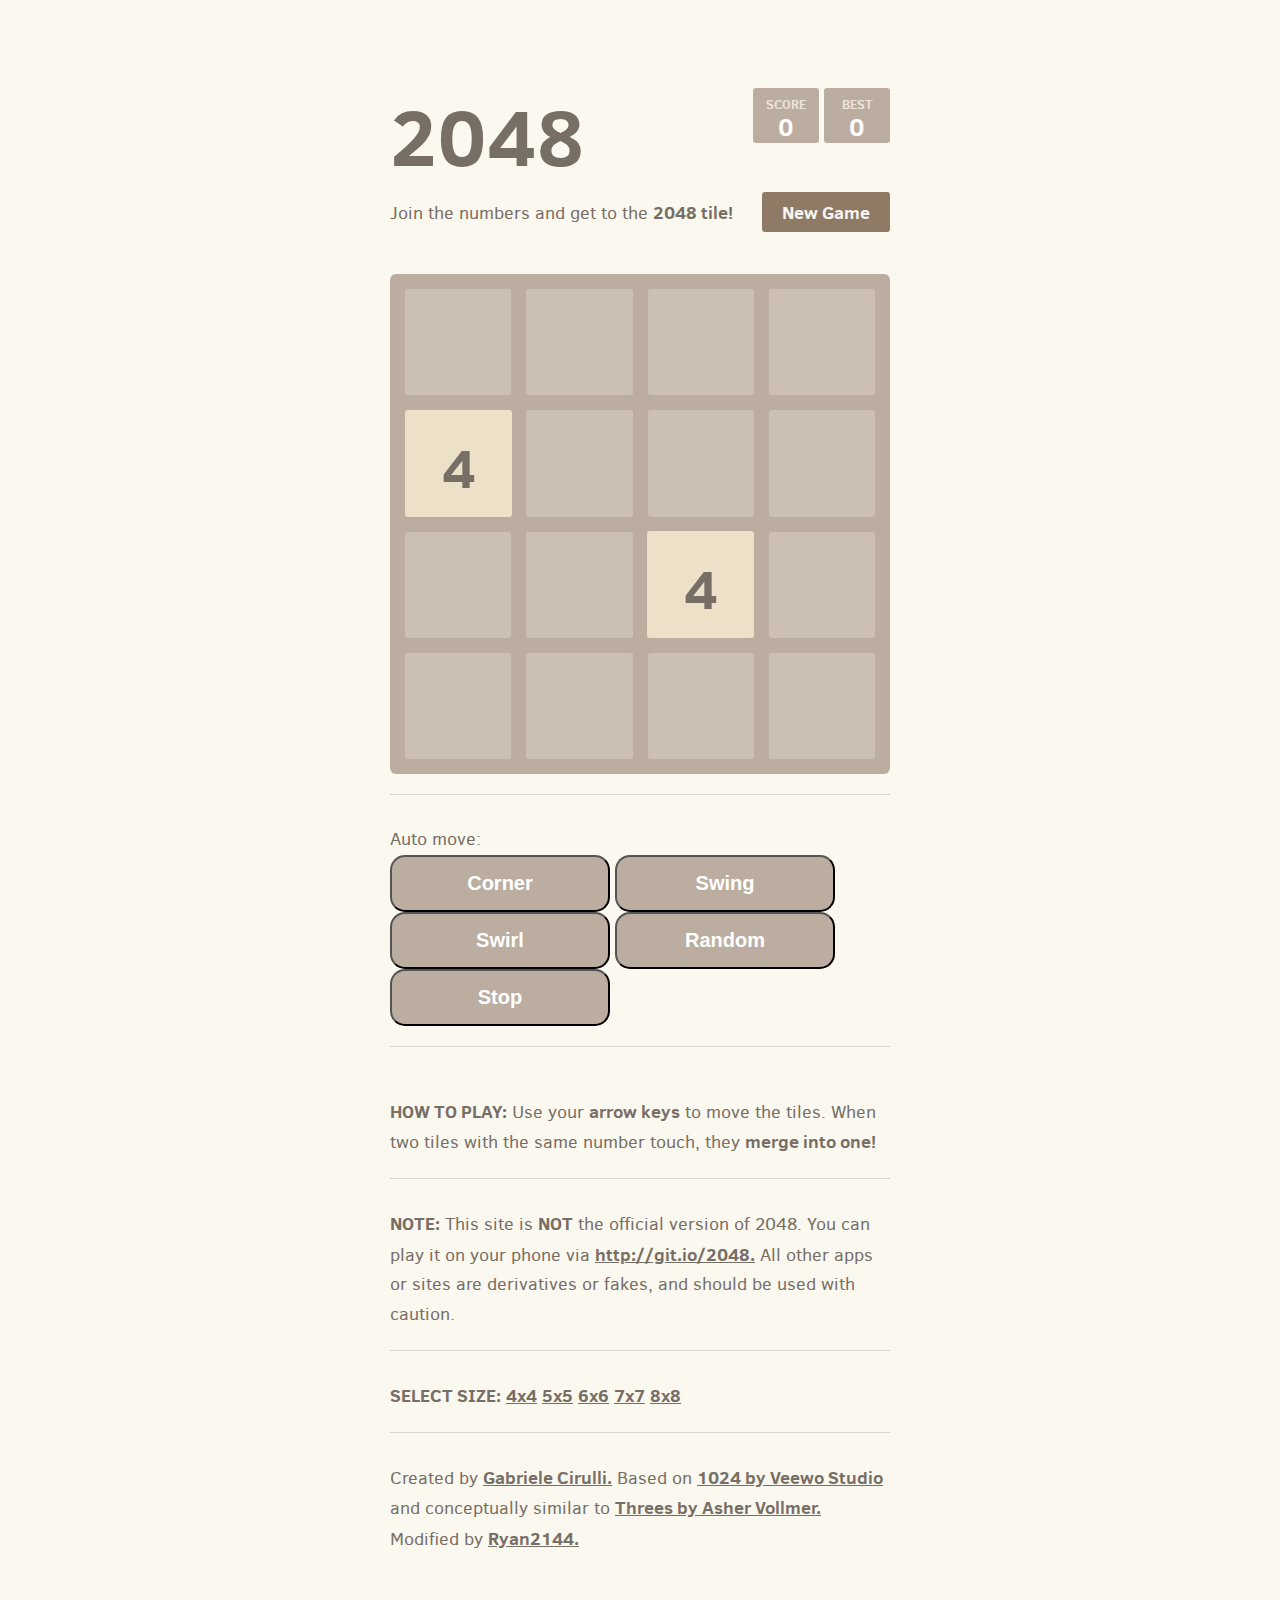
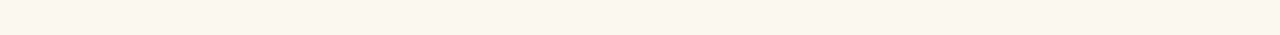
==== index.html @ d51a0777 "Normal mode" ====
<!DOCTYPE html>
<html>
<head>
  <meta charset="utf-8">
  <title>2048</title>

  <link href="style/main.css" rel="stylesheet" type="text/css">
  <link rel="shortcut icon" href="favicon.ico">
  <link rel="apple-touch-icon" href="meta/apple-touch-icon.png">
  <meta name="apple-mobile-web-app-capable" content="yes">
  <meta name="apple-mobile-web-app-status-bar-style" content="black">

  <meta name="HandheldFriendly" content="True">
  <meta name="MobileOptimized" content="320">
  <meta name="viewport" content="width=device-width, target-densitydpi=160dpi, initial-scale=1.0, maximum-scale=1, user-scalable=no, minimal-ui">
</head>
<body>
  <div class="container">
    <div class="heading">
      <h1 class="title">2048</h1>
      <div class="scores-container">
        <div class="score-container">0</div>
        <div class="best-container">0</div>
      </div>
    </div>

    <div class="above-game">
      <p class="game-intro">Join the numbers and get to the <strong>2048 tile!</strong></p>
      <a class="restart-button">New Game</a>
    </div>

    <div class="game-container">
      <div class="game-message">
        <p></p>
        <div class="lower">
	        <a class="keep-playing-button">Keep going</a>
          <a class="retry-button">Try again</a>
        </div>
      </div>

      <div class="grid-container">
        <div class="grid-row">
          <div class="grid-cell"></div>
          <div class="grid-cell"></div>
          <div class="grid-cell"></div>
          <div class="grid-cell"></div>
        </div>
        <div class="grid-row">
          <div class="grid-cell"></div>
          <div class="grid-cell"></div>
          <div class="grid-cell"></div>
          <div class="grid-cell"></div>
        </div>
        <div class="grid-row">
          <div class="grid-cell"></div>
          <div class="grid-cell"></div>
          <div class="grid-cell"></div>
          <div class="grid-cell"></div>
        </div>
        <div class="grid-row">
          <div class="grid-cell"></div>
          <div class="grid-cell"></div>
          <div class="grid-cell"></div>
          <div class="grid-cell"></div>
        </div>
      </div>

      <div class="tile-container">

      </div>
    </div>

    <hr>
    <p>
      Auto move: <br>
      <button name="automove" type="button" onclick="doMovementPattern(auto);">Corner</button>
      <button name="automove" type="button" onclick="doMovementPattern(swing);">Swing</button>
      <button name="automove" type="button" onclick="doMovementPattern(swirl);">Swirl</button>
      <button name="automove" type="button" onclick="doMovementPattern(random);">Random</button>
      <br/>
      <button type="button" onclick="stopMovement();">Stop</button>
    </p>
    <hr>
    <p class="game-explanation">
      <strong class="important">How to play:</strong> Use your <strong>arrow keys</strong> to move the tiles. When two tiles with the same number touch, they <strong>merge into one!</strong>
    </p>
    <hr>
    <p>
    <strong class="important">Note:</strong> This site is <strong>NOT</strong> the official version of 2048. You can play it on your phone via <a href="http://git.io/2048">http://git.io/2048.</a> All other apps or sites are derivatives or fakes, and should be used with caution.
    </p>
    <hr>
    <p>
    <strong class="important">Select size:</strong> <a href="4x4.html">4x4</a> <a href="5x5.html">5x5</a> <a href="6x6.html">6x6</a> <a href="7x7.html">7x7</a> <a href="8x8.html">8x8</a>
    </p>
    <hr>
    <p>
    Created by <a href="http://gabrielecirulli.com" target="_blank">Gabriele Cirulli.</a> Based on <a href="https://itunes.apple.com/us/app/1024!/id823499224" target="_blank">1024 by Veewo Studio</a> and conceptually similar to <a href="http://asherv.com/threes/" target="_blank">Threes by Asher Vollmer.</a> Modified by <a href="https://github.com" target="_blank">Ryan2144.</a>
    </p>
  </div>

  <script src="js/bind_polyfill.js"></script>
  <script src="js/classlist_polyfill.js"></script>
  <script src="js/animframe_polyfill.js"></script>
  <script src="js/keyboard_input_manager.js"></script>
  <script src="js/html_actuator.js"></script>
  <script src="js/grid.js"></script>
  <script src="js/tile.js"></script>
  <script src="js/local_storage_manager.js"></script>
  <script src="js/game_manager.js"></script>
  <script src="js/application.js"></script>
  <script>
    var size = 4;
    var tileGoal = 2048;
    var code = "4"
  </script>
</body>
</html>
---- style/main.css ----
@import url(fonts/clear-sans.css);
html, body {
  margin: 0;
  padding: 0;
  background: #faf8ef;
  color: #776e65;
  font-family: "Clear Sans", "Helvetica Neue", Arial, sans-serif;
  font-size: 18px; }

body {
  margin: 80px 0; }

.heading:after {
  content: "";
  display: block;
  clear: both; }

h1.title {
  font-size: 80px;
  font-weight: bold;
  margin: 0;
  display: block;
  float: left; }

button {
  color: white;
  background: #bbada0;
  padding: 15px;
  border-radius: 15px;
  font-size: 20px;
  font-weight: bold;
  width: 220px;
}

@-webkit-keyframes move-up {
  0% {
    top: 25px;
    opacity: 1; }

  100% {
    top: -50px;
    opacity: 0; } }
@-moz-keyframes move-up {
  0% {
    top: 25px;
    opacity: 1; }

  100% {
    top: -50px;
    opacity: 0; } }
@keyframes move-up {
  0% {
    top: 25px;
    opacity: 1; }

  100% {
    top: -50px;
    opacity: 0; } }
.scores-container {
  float: right;
  text-align: right; }

.score-container, .best-container {
  position: relative;
  display: inline-block;
  background: #bbada0;
  padding: 15px 25px;
  font-size: 25px;
  height: 25px;
  line-height: 47px;
  font-weight: bold;
  border-radius: 3px;
  color: white;
  margin-top: 8px;
  text-align: center; }
  .score-container:after, .best-container:after {
    position: absolute;
    width: 100%;
    top: 10px;
    left: 0;
    text-transform: uppercase;
    font-size: 13px;
    line-height: 13px;
    text-align: center;
    color: #eee4da; }
  .score-container .score-addition, .best-container .score-addition {
    position: absolute;
    right: 30px;
    color: red;
    font-size: 25px;
    line-height: 25px;
    font-weight: bold;
    color: rgba(119, 110, 101, 0.9);
    z-index: 100;
    -webkit-animation: move-up 600ms ease-in;
    -moz-animation: move-up 600ms ease-in;
    animation: move-up 600ms ease-in;
    -webkit-animation-fill-mode: both;
    -moz-animation-fill-mode: both;
    animation-fill-mode: both; }

.score-container:after {
  content: "Score"; }

.best-container:after {
  content: "Best"; }

p {
  margin-top: 0;
  margin-bottom: 10px;
  line-height: 1.65; }

a {
  color: #776e65;
  font-weight: bold;
  text-decoration: underline;
  cursor: pointer; }

strong.important {
  text-transform: uppercase; }

hr {
  border: none;
  border-bottom: 1px solid #d8d4d0;
  margin-top: 20px;
  margin-bottom: 30px; }

.container {
  width: 500px;
  margin: 0 auto; }

@-webkit-keyframes fade-in {
  0% {
    opacity: 0; }

  100% {
    opacity: 1; } }
@-moz-keyframes fade-in {
  0% {
    opacity: 0; }

  100% {
    opacity: 1; } }
@keyframes fade-in {
  0% {
    opacity: 0; }

  100% {
    opacity: 1; } }
.game-container {
  margin-top: 40px;
  position: relative;
  padding: 15px;
  cursor: default;
  -webkit-touch-callout: none;
  -ms-touch-callout: none;
  -webkit-user-select: none;
  -moz-user-select: none;
  -ms-user-select: none;
  -ms-touch-action: none;
  touch-action: none;
  background: #bbada0;
  border-radius: 6px;
  width: 500px;
  height: 500px;
  -webkit-box-sizing: border-box;
  -moz-box-sizing: border-box;
  box-sizing: border-box; }
  .game-container .game-message {
    display: none;
    position: absolute;
    top: 0;
    right: 0;
    bottom: 0;
    left: 0;
    background: rgba(238, 228, 218, 0.5);
    z-index: 100;
    text-align: center;
    -webkit-animation: fade-in 800ms ease 1200ms;
    -moz-animation: fade-in 800ms ease 1200ms;
    animation: fade-in 800ms ease 1200ms;
    -webkit-animation-fill-mode: both;
    -moz-animation-fill-mode: both;
    animation-fill-mode: both; }
    .game-container .game-message p {
      font-size: 60px;
      font-weight: bold;
      height: 60px;
      line-height: 60px;
      margin-top: 222px; }
    .game-container .game-message .lower {
      display: block;
      margin-top: 59px; }
    .game-container .game-message a {
      display: inline-block;
      background: #8f7a66;
      border-radius: 3px;
      padding: 0 20px;
      text-decoration: none;
      color: #f9f6f2;
      height: 40px;
      line-height: 42px;
      margin-left: 9px; }
      .game-container .game-message a.keep-playing-button {
        display: none; }
    .game-container .game-message.game-won {
      background: rgba(237, 194, 46, 0.5);
      color: #f9f6f2; }
      .game-container .game-message.game-won a.keep-playing-button {
        display: inline-block; }
    .game-container .game-message.game-won, .game-container .game-message.game-over {
      display: block; }

.grid-container {
  position: absolute;
  z-index: 1; }

.grid-row {
  margin-bottom: 15px; }
  .grid-row:last-child {
    margin-bottom: 0; }
  .grid-row:after {
    content: "";
    display: block;
    clear: both; }

.grid-cell {
  width: 106.25px;
  height: 106.25px;
  margin-right: 15px;
  float: left;
  border-radius: 3px;
  background: rgba(238, 228, 218, 0.35); }
  .grid-cell:last-child {
    margin-right: 0; }

.tile-container {
  position: absolute;
  z-index: 2; }

.tile, .tile .tile-inner {
  width: 107px;
  height: 107px;
  line-height: 116.25px; }
.tile.tile-position-1-1 {
  -webkit-transform: translate(0px, 0px);
  -moz-transform: translate(0px, 0px);
  transform: translate(0px, 0px); }
.tile.tile-position-1-2 {
  -webkit-transform: translate(0px, 121px);
  -moz-transform: translate(0px, 121px);
  transform: translate(0px, 121px); }
.tile.tile-position-1-3 {
  -webkit-transform: translate(0px, 242px);
  -moz-transform: translate(0px, 242px);
  transform: translate(0px, 242px); }
.tile.tile-position-1-4 {
  -webkit-transform: translate(0px, 363px);
  -moz-transform: translate(0px, 363px);
  transform: translate(0px, 363px); }
.tile.tile-position-2-1 {
  -webkit-transform: translate(121px, 0px);
  -moz-transform: translate(121px, 0px);
  transform: translate(121px, 0px); }
.tile.tile-position-2-2 {
  -webkit-transform: translate(121px, 121px);
  -moz-transform: translate(121px, 121px);
  transform: translate(121px, 121px); }
.tile.tile-position-2-3 {
  -webkit-transform: translate(121px, 242px);
  -moz-transform: translate(121px, 242px);
  transform: translate(121px, 242px); }
.tile.tile-position-2-4 {
  -webkit-transform: translate(121px, 363px);
  -moz-transform: translate(121px, 363px);
  transform: translate(121px, 363px); }
.tile.tile-position-3-1 {
  -webkit-transform: translate(242px, 0px);
  -moz-transform: translate(242px, 0px);
  transform: translate(242px, 0px); }
.tile.tile-position-3-2 {
  -webkit-transform: translate(242px, 121px);
  -moz-transform: translate(242px, 121px);
  transform: translate(242px, 121px); }
.tile.tile-position-3-3 {
  -webkit-transform: translate(242px, 242px);
  -moz-transform: translate(242px, 242px);
  transform: translate(242px, 242px); }
.tile.tile-position-3-4 {
  -webkit-transform: translate(242px, 363px);
  -moz-transform: translate(242px, 363px);
  transform: translate(242px, 363px); }
.tile.tile-position-4-1 {
  -webkit-transform: translate(363px, 0px);
  -moz-transform: translate(363px, 0px);
  transform: translate(363px, 0px); }
.tile.tile-position-4-2 {
  -webkit-transform: translate(363px, 121px);
  -moz-transform: translate(363px, 121px);
  transform: translate(363px, 121px); }
.tile.tile-position-4-3 {
  -webkit-transform: translate(363px, 242px);
  -moz-transform: translate(363px, 242px);
  transform: translate(363px, 242px); }
.tile.tile-position-4-4 {
  -webkit-transform: translate(363px, 363px);
  -moz-transform: translate(363px, 363px);
  transform: translate(363px, 363px); }

.tile {
  position: absolute;
  -webkit-transition: 100ms ease-in-out;
  -moz-transition: 100ms ease-in-out;
  transition: 100ms ease-in-out;
  -webkit-transition-property: -webkit-transform;
  -moz-transition-property: -moz-transform;
  transition-property: transform; }
  .tile .tile-inner {
    border-radius: 3px;
    background: #eee4da;
    text-align: center;
    font-weight: bold;
    z-index: 10;
    font-size: 55px; }
  .tile.tile-2 .tile-inner, .tile.tile-0 .tile-inner, .tile.tile-1 .tile-inner {
    background: #eee4da;
    box-shadow: 0 0 10px 5px rgba(243, 215, 116, 0), inset 0 0 0 1px rgba(255, 255, 255, 0); }
  .tile.tile-4 .tile-inner, .tile.tile-3 .tile-inner {
    background: #ede0c8;
    box-shadow: 0 0 10px 5px rgba(243, 215, 116, 0), inset 0 0 0 1px rgba(255, 255, 255, 0); }
  .tile.tile-8 .tile-inner, .tile.tile-5 .tile-inner, .tile.tile-6 .tile-inner  {
    color: #f9f6f2;
    background: #f2b179; }
  .tile.tile-16 .tile-inner, .tile.tile-8 .tile-inner, .tile.tile-12 .tile-inner  {
    color: #f9f6f2;
    background: #f59563; }
  .tile.tile-32 .tile-inner, .tile.tile-13 .tile-inner, .tile.tile-24 .tile-inner  {
    color: #f9f6f2;
    background: #f67c5f; }
  .tile.tile-64 .tile-inner, .tile.tile-21 .tile-inner, .tile.tile-48 .tile-inner  {
    color: #f9f6f2;
    background: #f65e3b; }
  .tile.tile-128 .tile-inner, .tile.tile-34 .tile-inner, .tile.tile-96 .tile-inner  {
    color: #f9f6f2;
    background: #edcf72;
    font-size: 45px; }
    @media screen and (max-width: 480px) {
      .tile.tile-128 .tile-inner, .tile.tile-34 .tile-inner, .tile.tile-96 .tile-inner  {
        font-size: 25px; } }
  .tile.tile-256 .tile-inner, .tile.tile-55 .tile-inner, .tile.tile-192 .tile-inner  {
    color: #f9f6f2;
    background: #edcc61;
    font-size: 45px; }
    @media screen and (max-width: 480px) {
      .tile.tile-256 .tile-inner, .tile.tile-55 .tile-inner, .tile.tile-192 .tile-inner  {
        font-size: 25px; } }
  .tile.tile-512 .tile-inner, .tile.tile-89 .tile-inner, .tile.tile-384 .tile-inner  {
    color: #f9f6f2;
    background: #edc850;
    font-size: 45px; }
    @media screen and (max-width: 480px) {
      .tile.tile-512 .tile-inner, .tile.tile-89 .tile-inner, .tile.tile-384 .tile-inner  {
        font-size: 25px; } }
  .tile.tile-1024 .tile-inner, .tile.tile-144 .tile-inner, .tile.tile-768 .tile-inner  {
    color: #f9f6f2;
    background: #edc53f;
    font-size: 35px; }
    @media screen and (max-width: 480px) {
      .tile.tile-1024 .tile-inner, .tile.tile-144 .tile-inner, .tile.tile-768 .tile-inner  {
        font-size: 15px; } }
  .tile.tile-2048 .tile-inner, .tile.tile-233 .tile-inner, .tile.tile-1536 .tile-inner  {
    color: #f9f6f2;
    background: #edc22e;
    font-size: 35px; }
    @media screen and (max-width: 480px) {
      .tile.tile-2048 .tile-inner, .tile.tile-233 .tile-inner, .tile.tile-1536 .tile-inner  {
        font-size: 15px; } }
  .tile.tile-4096 .tile-inner, .tile.tile-377 .tile-inner, .tile.tile-3072 .tile-inner  {
    color: #f9f6f2;
    background: rgba(163, 73, 164, 0.5);
    font-size: 35px; }
    @media screen and (max-width: 480px) {
      .tile.tile-4096 .tile-inner, .tile.tile-377 .tile-inner, .tile.tile-3072 .tile-inner  {
        font-size: 15px; } }
  .tile.tile-8192 .tile-inner, .tile.tile-610 .tile-inner, .tile.tile-6144 .tile-inner  {
    color: #f9f6f2;
    background: rgba(163, 73, 164, 0.6);
    font-size: 35px; }
    @media screen and (max-width: 480px) {
      .tile.tile-8192 .tile-inner, .tile.tile-610 .tile-inner, .tile.tile-6144 .tile-inner  {
        font-size: 15px; } }
  .tile.tile-8192 .tile-inner, .tile.tile-987 .tile-inner, .tile.tile-12288 .tile-inner  {
    color: #f9f6f2;
    background: rgba(163, 73, 164, 0.7);
    font-size: 35px; }
    @media screen and (max-width: 480px) {
      .tile.tile-8192 .tile-inner, .tile.tile-987 .tile-inner, .tile.tile-12288 .tile-inner  {
        font-size: 15px; } }
  .tile.tile-16384 .tile-inner, .tile.tile-1597 .tile-inner, .tile.tile-24576 .tile-inner  {
    color: #f9f6f2;
    background: rgba(163, 73, 164, 0.8);
    font-size: 30px; }
    @media screen and (max-width: 480px) {
      .tile.tile-16384 .tile-inner, .tile.tile-1597 .tile-inner, .tile.tile-24576 .tile-inner  {
        font-size: 10px; } }
  .tile.tile-32768 .tile-inner, .tile.tile-2584 .tile-inner, .tile.tile-49152 .tile-inner  {
    color: #f9f6f2;
    background: rgba(163, 73, 164, 0.9);
    font-size: 30px; }
    @media screen and (max-width: 480px) {
      .tile.tile-32768 .tile-inner, .tile.tile-2584 .tile-inner, .tile.tile-49152 .tile-inner  {
        font-size: 10px; } }
  .tile.tile-65536 .tile-inner, .tile.tile-4181 .tile-inner, .tile.tile-98304 .tile-inner  {
    color: #f9f6f2;
    background: rgba(163, 73, 164, 1.0);
    font-size: 30px; }
    @media screen and (max-width: 480px) {
      .tile.tile-65536 .tile-inner, .tile.tile-4181 .tile-inner, .tile.tile-98304 .tile-inner  {
        font-size: 10px; } }
  .tile.tile-131072 .tile-inner, .tile.tile-6765 .tile-inner, .tile.tile-196608 .tile-inner  {
    color: #f9f6f2;
    background: rgba(63, 72, 204, 0.6);
    font-size: 27px; }
    @media screen and (max-width: 480px) {
      .tile.tile-131072 .tile-inner, .tile.tile-6765 .tile-inner, .tile.tile-196608 .tile-inner  {
        font-size: 10px; } }
  .tile.tile-262144 .tile-inner, .tile.tile-10946 .tile-inner, .tile.tile-393216 .tile-inner  {
    color: #f9f6f2;
    background: rgba(63, 72, 204, 0.7);
    font-size: 27px; }
    @media screen and (max-width: 480px) {
      .tile.tile-262144 .tile-inner, .tile.tile-10946 .tile-inner, .tile.tile-393216 .tile-inner  {
        font-size: 10px; } }
  .tile.tile-524288 .tile-inner, .tile.tile-17711 .tile-inner, .tile.tile-786432 .tile-inner  {
    color: #f9f6f2;
    background: rgba(63, 72, 204, 0.8);
    font-size: 27px; }
    @media screen and (max-width: 480px) {
      .tile.tile-524288 .tile-inner, .tile.tile-17711 .tile-inner, .tile.tile-786432 .tile-inner  {
        font-size: 10px; } }
  .tile.tile-1048576 .tile-inner, .tile.tile-28657 .tile-inner, .tile.tile-1572864 .tile-inner  {
    color: #f9f6f2;
    background: rgba(63, 72, 204, 0.9);
    font-size: 23px; }
    @media screen and (max-width: 480px) {
      .tile.tile-1048576 .tile-inner, .tile.tile-28657 .tile-inner, .tile.tile-1572864 .tile-inner  {
        font-size: 10px; } }
  .tile.tile-2097152 .tile-inner, .tile.tile-46368 .tile-inner, .tile.tile-3145728 .tile-inner  {
    color: #f9f6f2;
    background: rgba(63, 72, 204, 1.0);
    font-size: 23px; }
    @media screen and (max-width: 480px) {
      .tile.tile-2097152 .tile-inner, .tile.tile-46368 .tile-inner, .tile.tile-3145728 .tile-inner  {
        font-size: 10px; } }
  .tile.tile-4194304 .tile-inner, .tile.tile-75025 .tile-inner, .tile.tile-6291456 .tile-inner  {
    color: #f9f6f2;
    background: rgba(0, 0, 0, 0.55);
    box-shadow: 0 0 10px 5px rgba(0, 0, 0, 0.05), inset 0 0 0 1px rgba(255, 255, 255, 0.33333);
    font-size: 23px; }
    @media screen and (max-width: 480px) {
      .tile.tile-4194304 .tile-inner, .tile.tile-75025 .tile-inner, .tile.tile-6291456 .tile-inner  {
        font-size: 10px; } }
  .tile.tile-8388608 .tile-inner, .tile.tile-121393 .tile-inner, .tile.tile-12582912 .tile-inner  {
    color: #f9f6f2;
    background: rgba(0, 0, 0, 0.60);
    box-shadow: 0 0 10px 5px rgba(0, 0, 0, 0.10), inset 0 0 0 1px rgba(255, 255, 255, 0.33333);
    font-size: 23px; }
    @media screen and (max-width: 480px) {
      .tile.tile-8388608 .tile-inner, .tile.tile-121393 .tile-inner, .tile.tile-12582912 .tile-inner  {
        font-size: 10px; } }
  .tile.tile-16777216 .tile-inner, .tile.tile-196418 .tile-inner, .tile.tile-25165824 .tile-inner  {
    color: #f9f6f2;
    background: rgba(0, 0, 0, 0.65);
    box-shadow: 0 0 10px 5px rgba(0, 0, 0, 0.15), inset 0 0 0 1px rgba(255, 255, 255, 0.33333);
    font-size: 20px; }
    @media screen and (max-width: 480px) {
      .tile.tile-16777216 .tile-inner, .tile.tile-196418 .tile-inner, .tile.tile-25165824 .tile-inner  {
        font-size: 10px; } }
  .tile.tile-33554432 .tile-inner, .tile.tile-317811 .tile-inner, .tile.tile-50331648 .tile-inner  {
    color: #f9f6f2;
    background: rgba(0, 0, 0, 0.70);
    box-shadow: 0 0 10px 5px rgba(0, 0, 0, 0.20), inset 0 0 0 1px rgba(255, 255, 255, 0.33333);
    font-size: 20px; }
    @media screen and (max-width: 480px) {
      .tile.tile-33554432 .tile-inner, .tile.tile-317811 .tile-inner, .tile.tile-50331648 .tile-inner  {
        font-size: 10px; } }
  .tile.tile-67108864 .tile-inner, .tile.tile-514229 .tile-inner, .tile.tile-100663296 .tile-inner  {
    color: #f9f6f2;
    background: rgba(0, 0, 0, 0.75);
    box-shadow: 0 0 10px 5px rgba(0, 0, 0, 0.25), inset 0 0 0 1px rgba(255, 255, 255, 0.33333);
    font-size: 20px; }
    @media screen and (max-width: 480px) {
      .tile.tile-67108864 .tile-inner, .tile.tile-514229 .tile-inner, .tile.tile-100663296 .tile-inner  {
        font-size: 10px; } }
  .tile.tile-134217728 .tile-inner, .tile.tile-832040 .tile-inner, .tile.tile-201326592 .tile-inner  {
    color: #f9f6f2;
    background: rgba(0, 0, 0, 0.80);
    box-shadow: 0 0 10px 5px rgba(0, 0, 0, 0.30), inset 0 0 0 1px rgba(255, 255, 255, 0.33333);
    font-size: 18px; }
    @media screen and (max-width: 480px) {
      .tile.tile-134217728 .tile-inner, .tile.tile-832040 .tile-inner, .tile.tile-201326592 .tile-inner  {
        font-size: 7px; } }
  .tile.tile-268435456 .tile-inner, .tile.tile-1346269 .tile-inner, .tile.tile-402653184 .tile-inner  {
    color: #f9f6f2;
    background: rgba(0, 0, 0, 0.85);
    box-shadow: 0 0 10px 5px rgba(0, 0, 0, 0.35), inset 0 0 0 1px rgba(255, 255, 255, 0.33333);
    font-size: 18px; }
    @media screen and (max-width: 480px) {
      .tile.tile-268435456 .tile-inner, .tile.tile-1346269 .tile-inner, .tile.tile-402653184 .tile-inner  {
        font-size: 7px; } }
  .tile.tile-536870912 .tile-inner, .tile.tile-2178309 .tile-inner, .tile.tile-805306368 .tile-inner  {
    color: #f9f6f2;
    background: rgba(0, 0, 0, 0.90);
    box-shadow: 0 0 10px 5px rgba(0, 0, 0, 0.40), inset 0 0 0 1px rgba(255, 255, 255, 0.33333);
    font-size: 18px; }
    @media screen and (max-width: 480px) {
      .tile.tile-536870912 .tile-inner, .tile.tile-2178309 .tile-inner, .tile.tile-805306368 .tile-inner  {
        font-size: 7px; } }
  .tile.tile-1073741824 .tile-inner, .tile.tile-3524578 .tile-inner {
    color: #f9f6f2;
    background: rgba(0, 0, 0, 0.95);
    box-shadow: 0 0 10px 5px rgba(0, 0, 0, 0.45), inset 0 0 0 1px rgba(255, 255, 255, 0.33333);
    font-size: 16px; }
    @media screen and (max-width: 480px) {
      .tile.tile-1073741824 .tile-inner, .tile.tile-3524578 .tile-inner {
        font-size: 5px; } }
  .tile.tile-2147483648 .tile-inner, .tile.tile-5702887 .tile-inner, .tile.tile-1610612736 .tile-inner {
    color: #f9f6f2;
    background: rgb(237, 28, 36);
    box-shadow: 0 0 30px 10px rgba(237, 28, 36, 1.0), inset 0 0 0 1px rgba(255, 255, 255, 0.33333);
    font-size: 16px; }
    @media screen and (max-width: 480px) {
      .tile.tile-2147483648 .tile-inner, .tile.tile-5702887 .tile-inner, .tile.tile-1610612736 .tile-inner {
        font-size: 5px; } }
  .tile.tile-4294967296 .tile-inner, .tile.tile-9227465 .tile-inner, .tile.tile-3221225472 .tile-inner {
    color: #f9f6f2;
    background: rgb(0, 255, 8);
    box-shadow: 0 0 30px 10px rgba(0, 255, 42, 1.0), inset 0 0 0 1px rgba(255, 255, 255, 0.33333);
    font-size: 16px; }
    @media screen and (max-width: 480px) {
      .tile.tile-4294967296 .tile-inner, .tile.tile-9227465 .tile-inner, .tile.tile-3221225472 .tile-inner {
        font-size: 5px; } }
  .tile.tile-8589934592 .tile-inner, .tile.tile-14930352 .tile-inner, .tile.tile-6442450944 .tile-inner {
    color: #f9f6f2;
    background: rgb(6, 0, 255);
    box-shadow: 0 0 30px 10px rgba(0, 8, 255, 1.0), inset 0 0 0 1px rgba(255, 255, 255, 0.33333);
    font-size: 16px; }
    @media screen and (max-width: 480px) {
      .tile.tile-8589934592 .tile-inner, .tile.tile-14930352 .tile-inner, .tile.tile-6442450944 .tile-inner {
        font-size: 5px; } }
  .tile.tile-17179869184 .tile-inner, .tile.tile-24157817 .tile-inner, .tile.tile-12884901888 .tile-inner {
    color: #f9f6f2;
    background: rgb(0, 252, 255);
    box-shadow: 0 0 30px 10px rgba(0, 250, 255, 1.0), inset 0 0 0 1px rgba(255, 255, 255, 0.33333);
    font-size: 15px; }
    @media screen and (max-width: 480px) {
      .tile.tile-17179869184 .tile-inner, .tile.tile-24157817 .tile-inner, .tile.tile-12884901888 .tile-inner {
        font-size: 5px; } }
  .tile.tile-34359738368 .tile-inner, .tile.tile-39088169 .tile-inner, .tile.tile-25769803776 .tile-inner {
    color: #f9f6f2;
    background: rgb(0, 216, 220);
    box-shadow: 0 0 30px 10px rgba(0, 214, 220, 1.0), inset 0 0 0 1px rgba(255, 255, 255, 0.33333);
    font-size: 15px; }
    @media screen and (max-width: 480px) {
      .tile.tile-34359738368 .tile-inner, .tile.tile-39088169 .tile-inner, .tile.tile-25769803776 .tile-inner {
        font-size: 5px; } }
  .tile.tile-68719476736 .tile-inner, .tile.tile-63245986 .tile-inner, .tile.tile-51539607552 .tile-inner {
    color: #f9f6f2;
    background: rgb(0, 181, 187);
    box-shadow: 0 0 30px 10px rgba(0, 184, 188, 1.0), inset 0 0 0 1px rgba(255, 255, 255, 0.33333);
    font-size: 15px; }
    @media screen and (max-width: 480px) {
      .tile.tile-68719476736 .tile-inner, .tile.tile-63245986 .tile-inner, .tile.tile-51539607552 .tile-inner {
        font-size: 5px; } }
  .tile.tile-137438953472 .tile-inner, .tile.tile-102334155 .tile-inner, .tile.tile-103079215104 .tile-inner {
    color: #f9f6f2;
    background: rgb(0, 154, 158);
    box-shadow: 0 0 30px 10px rgba(0, 184, 188, 1.0), inset 0 0 0 1px rgba(255, 255, 255, 0.33333);
    font-size: 14px; }
    @media screen and (max-width: 480px) {
      .tile.tile-137438953472 .tile-inner, .tile.tile-102334155 .tile-inner, .tile.tile-103079215104 .tile-inner {
        font-size: 5px; } }
  .tile.tile-274877906944 .tile-inner, .tile.tile-165580141 .tile-inner, .tile.tile-206158430208 .tile-inner {
    color: #f9f6f2;
    background: rgb(0, 102, 108);
    box-shadow: 0 0 30px 10px rgba(0, 180, 185, 1.0), inset 0 0 0 1px rgba(255, 255, 255, 0.33333);
    font-size: 14px; }
    @media screen and (max-width: 480px) {
      .tile.tile-274877906944 .tile-inner, .tile.tile-165580141 .tile-inner, .tile.tile-206158430208 .tile-inner {
        font-size: 5px; } }
  .tile.tile-549755813888 .tile-inner, .tile.tile-267914296 .tile-inner, .tile.tile-412316860416 .tile-inner {
    color: #f9f6f2;
    background: rgb(0, 90, 97);
    box-shadow: 0 0 30px 10px rgba(0, 180, 185, 1.0), inset 0 0 0 1px rgba(255, 255, 255, 0.33333);
    font-size: 14px; }
    @media screen and (max-width: 480px) {
      .tile.tile-549755813888 .tile-inner, .tile.tile-267914296 .tile-inner, .tile.tile-412316860416 .tile-inner {
        font-size: 5px; } }
  .tile.tile-1099511627776 .tile-inner, .tile.tile-433494437 .tile-inner, .tile.tile-824633720832 .tile-inner {
    color: #f9f6f2;
    background: rgb(0, 78, 82);
    box-shadow: 0 0 30px 10px rgba(0, 180, 185, 1.0), inset 0 0 0 1px rgba(255, 255, 255, 0.33333);
    font-size: 13px; }
    @media screen and (max-width: 480px) {
      .tile.tile-1099511627776 .tile-inner, .tile.tile-433494437 .tile-inner, .tile.tile-824633720832 .tile-inner {
        font-size: 5px; } }
  .tile.tile-2199023255552 .tile-inner, .tile.tile-701408733 .tile-inner, .tile.tile-1649267441664 .tile-inner {
    color: #f9f6f2;
    background: rgb(76, 0, 73);
    box-shadow: 0 0 30px 10px rgba(198, 0, 198, 1.0), inset 0 0 0 1px rgba(255, 255, 255, 0.33333);
    font-size: 13px; }
    @media screen and (max-width: 480px) {
      .tile.tile-2199023255552 .tile-inner, .tile.tile-701408733 .tile-inner, .tile.tile-1649267441664 .tile-inner {
        font-size: 5px; } }
  .tile.tile-4398046511104 .tile-inner, .tile.tile-1134903170 .tile-inner, .tile.tile-3298534883328 .tile-inner {
    color: #f9f6f2;
    background: rgb(117, 0, 119);
    box-shadow: 0 0 30px 10px rgba(255, 0, 252, 1.0), inset 0 0 0 1px rgba(255, 255, 255, 0.33333);
    font-size: 13px; }
    @media screen and (max-width: 480px) {
      .tile.tile-4398046511104 .tile-inner, .tile.tile-1134903170 .tile-inner, .tile.tile-3298534883328 .tile-inner {
        font-size: 5px; } }
  .tile.tile-8796093022208 .tile-inner, .tile.tile-1836311903 .tile-inner, .tile.tile-6597069766656 .tile-inner {
    color: #f9f6f2;
    background: rgb(168, 0, 170);
    box-shadow: 0 0 30px 10px rgba(255, 0, 252, 1.0), inset 0 0 0 1px rgba(255, 255, 255, 0.33333);
    font-size: 13px; }
    @media screen and (max-width: 480px) {
      .tile.tile-8796093022208 .tile-inner, .tile.tile-1836311903 .tile-inner, .tile.tile-6597069766656 .tile-inner {
        font-size: 5px; } }
  .tile.tile-17592186044416 .tile-inner, .tile.tile-2971215073 .tile-inner, .tile.tile-13194139533312 .tile-inner {
    color: #f9f6f2;
    background: rgb(197, 0, 201);
    box-shadow: 0 0 30px 10px rgba(255, 0, 252, 1.0), inset 0 0 0 1px rgba(255, 255, 255, 0.33333);
    font-size: 12px; }
    @media screen and (max-width: 480px) {
      .tile.tile-17592186044416 .tile-inner, .tile.tile-2971215073 .tile-inner, .tile.tile-13194139533312 .tile-inner {
        font-size: 5px; } }
  .tile.tile-35184372088832 .tile-inner, .tile.tile-4807526976 .tile-inner, .tile.tile-26388279066624 .tile-inner {
    color: #f9f6f2;
    background: rgb(250, 0, 255);
    box-shadow: 0 0 30px 10px rgba(255, 0, 252, 1.0), inset 0 0 0 1px rgba(255, 255, 255, 0.33333);
    font-size: 12px; }
    @media screen and (max-width: 480px) {
      .tile.tile-35184372088832 .tile-inner, .tile.tile-4807526976 .tile-inner, .tile.tile-26388279066624 .tile-inner {
        font-size: 5px; } }
  .tile.tile-70368744177664 .tile-inner, .tile.tile-7778742049 .tile-inner, .tile.tile-52776558133248 .tile-inner {
    color: #f9f6f2;
    background: rgb(253, 31, 255);
    box-shadow: 0 0 30px 10px rgba(255, 4, 255, 1.0), inset 0 0 0 1px rgba(255, 255, 255, 0.33333);
    font-size: 12px; }
    @media screen and (max-width: 480px) {
      .tile.tile-70368744177664 .tile-inner, .tile.tile-7778742049 .tile-inner, .tile.tile-52776558133248 .tile-inner {
        font-size: 5px; } }
  .tile.tile-140737488355328 .tile-inner, .tile.tile-12586269025 .tile-inner, .tile.tile-105553116266496 .tile-inner {
    color: #f9f6f2;
    background: rgb(253, 79, 255);
    box-shadow: 0 0 30px 10px rgba(255, 32, 255, 1.0), inset 0 0 0 1px rgba(255, 255, 255, 0.33333);
    font-size: 11px; }
    @media screen and (max-width: 480px) {
      .tile.tile-140737488355328 .tile-inner, .tile.tile-12586269025 .tile-inner, .tile.tile-105553116266496 .tile-inner {
        font-size: 5px; } }
  .tile.tile-281474976710656 .tile-inner, .tile.tile-20365011074 .tile-inner, .tile.tile-211106232532992 .tile-inner {
    color: #f9f6f2;
    background: rgb(254, 127, 255);
    box-shadow: 0 0 30px 10px rgba(255, 81, 255, 1.0), inset 0 0 0 1px rgba(255, 255, 255, 0.33333);
    font-size: 11px; }
    @media screen and (max-width: 480px) {
      .tile.tile-281474976710656 .tile-inner, .tile.tile-20365011074 .tile-inner, .tile.tile-211106232532992 .tile-inner {
        font-size: 5px; } }
  .tile.tile-562949953421312 .tile-inner, .tile.tile-32951280099 .tile-inner, .tile.tile-422212465065984 .tile-inner {
    color: #f9f6f2;
    background: rgb(254, 160, 255);
    box-shadow: 0 0 30px 10px rgba(255, 255, 255, 1.0), inset 0 0 0 1px rgba(255, 255, 255, 0.33333);
    font-size: 11px; }
    @media screen and (max-width: 480px) {
      .tile.tile-562949953421312 .tile-inner, .tile.tile-32951280099 .tile-inner, .tile.tile-422212465065984 .tile-inner {
        font-size: 5px; } }
  .tile.tile-1125899906842624 .tile-inner, .tile.tile-53316291173 .tile-inner, .tile.tile-844424930131968 .tile-inner {
    color: #f9f6f2;
    background: rgb(255, 175, 255);
    box-shadow: 0 0 30px 10px rgba(255, 255, 255, 1.0), inset 0 0 0 1px rgba(255, 255, 255, 0.33333);
    font-size: 10px; }
    @media screen and (max-width: 480px) {
      .tile.tile-1125899906842624 .tile-inner, .tile.tile-53316291173 .tile-inner, .tile.tile-844424930131968 .tile-inner {
        font-size: 5px; } }
  .tile.tile-2251799813685248 .tile-inner, .tile.tile-86267571272 .tile-inner, .tile.tile-1688849860263936 .tile-inner {
    color: #f9f6f2;
    background: rgb(255, 191, 255);
    box-shadow: 0 0 30px 10px rgba(255, 255, 255, 1.0), inset 0 0 0 1px rgba(255, 255, 255, 0.33333);
    font-size: 10px; }
    @media screen and (max-width: 480px) {
      .tile.tile-2251799813685248 .tile-inner, .tile.tile-86267571272 .tile-inner, .tile.tile-1688849860263936 .tile-inner {
        font-size: 5px; } }
  .tile.tile-4503599627370496 .tile-inner, .tile.tile-139583862445 .tile-inner, .tile.tile-3377699720527872 .tile-inner {
    color: #f9f6f2;
    background: rgb(255, 207, 255);
    box-shadow: 0 0 30px 10px rgba(255, 255, 255, 1.0), inset 0 0 0 1px rgba(255, 255, 255, 0.33333);
    font-size: 10px; }
    @media screen and (max-width: 480px) {
      .tile.tile-4503599627370496 .tile-inner, .tile.tile-139583862445 .tile-inner, .tile.tile-3377699720527872 .tile-inner {
        font-size: 5px; } }
  .tile.tile-9007199254740992 .tile-inner, .tile.tile-225851433717 .tile-inner, .tile.tile-6755399441055744 .tile-inner {
    color: #f9f6f2;
    background: rgb(255, 255, 255);
    box-shadow: 0 0 30px 10px rgba(255, 255, 255, 1.0), inset 0 0 0 1px rgba(255, 255, 255, 0.33333);
    font-size: 10px; }
    @media screen and (max-width: 480px) {
      .tile.tile-9007199254740992 .tile-inner, .tile.tile-225851433717 .tile-inner, .tile.tile-6755399441055744 .tile-inner {
        font-size: 5px; } }
  .tile.tile-18014398509481984 .tile-inner, .tile.tile-365435296162 .tile-inner {
    color: #000000;
    background: rgb(205, 254, 205);
    box-shadow: 0 0 30px 10px rgba(32, 255, 0, 1.0), inset 0 0 0 1px rgba(255, 255, 255, 0.33333);
    font-size: 9px; }
    @media screen and (max-width: 480px) {
      .tile.tile-18014398509481984 .tile-inner, .tile.tile-365435296162 .tile-inner {
        font-size: 4px; } }
  .tile.tile-36028797018963970 .tile-inner, .tile.tile-591286729879 .tile-inner {
    color: #000000;
    background: rgb(85, 255, 85);
    box-shadow: 0 0 30px 10px rgba(71, 255, 0, 1.0), inset 0 0 0 1px rgba(255, 255, 255, 0.33333);
    font-size: 9px; }
    @media screen and (max-width: 480px) {
      .tile.tile-36028797018963970 .tile-inner, .tile.tile-591286729879 .tile-inner {
        font-size: 4px; } }
  .tile.tile-72057594037927940 .tile-inner, .tile.tile-956722026041 .tile-inner {
    color: #000000;
    background: rgb(1, 255, 1);
    box-shadow: 0 0 30px 10px rgba(36, 255, 0, 1.0), inset 0 0 0 1px rgba(255, 255, 255, 0.33333);
    font-size: 9px; }
    @media screen and (max-width: 480px) {
      .tile.tile-72057594037927940 .tile-inner, .tile.tile-956722026041 .tile-inner {
        font-size: 4px; } }
  .tile.tile-144115188075855870 .tile-inner, .tile.tile-1548008755920 .tile-inner {
    color: #000000;
    background: rgb(0, 203, 0);
    box-shadow: 0 0 30px 10px rgba(70, 255, 0, 1.0), inset 0 0 0 1px rgba(255, 255, 255, 0.33333);
    font-size: 9px; }
    @media screen and (max-width: 480px) {
      .tile.tile-144115188075855870 .tile-inner, .tile.tile-1548008755920 .tile-inner {
        font-size: 4px; } }
  .tile.tile-288230376151711740 .tile-inner, .tile.tile-2504730781961 .tile-inner {
    color: #000000;
    background: rgb(0, 153, 0);
    box-shadow: 0 0 30px 10px rgba(32, 221, 0, 1.0), inset 0 0 0 1px rgba(255, 255, 255, 0.33333);
    font-size: 9px; }
    @media screen and (max-width: 480px) {
      .tile.tile-288230376151711740 .tile-inner, .tile.tile-2504730781961 .tile-inner {
        font-size: 4px; } }
  .tile.tile-576460752303423500 .tile-inner, .tile.tile-4052739537881 .tile-inner {
    color: #000000;
    background: rgb(0, 102, 0);
    box-shadow: 0 0 30px 10px rgba(22, 191, 0, 1.0), inset 0 0 0 1px rgba(255, 255, 255, 0.33333);
    font-size: 9px; }
    @media screen and (max-width: 480px) {
      .tile.tile-576460752303423500 .tile-inner, .tile.tile-4052739537881 .tile-inner {
        font-size: 4px; } }
  .tile.tile-1152921504606847000 .tile-inner, .tile.tile-6557470319842 .tile-inner {
    color: #000000;
    background: rgb(104, 0, 0);
    box-shadow: 0 0 30px 10px rgba(255, 0, 0, 1.0), inset 0 0 0 1px rgba(255, 255, 255, 0.33333);
    font-size: 8px; }
    @media screen and (max-width: 480px) {
      .tile.tile-1152921504606847000 .tile-inner, .tile.tile-6557470319842 .tile-inner {
        font-size: 3px; } }
  .tile.tile-2305843009213694000 .tile-inner, .tile.tile-10610209857723 .tile-inner {
    color: #000000;
    background: rgb(138, 0, 0);
    box-shadow: 0 0 30px 10px rgba(252, 2, 2, 1.0), inset 0 0 0 1px rgba(255, 255, 255, 0.33333);
    font-size: 8px; }
    @media screen and (max-width: 480px) {
      .tile.tile-2305843009213694000 .tile-inner, .tile.tile-10610209857723 .tile-inner {
        font-size: 3px; } }
  .tile.tile-4611686018427388000 .tile-inner, .tile.tile-17167680177565 .tile-inner {
    color: #000000;
    background: rgb(187, 0, 0);
    box-shadow: 0 0 30px 10px rgba(255, 3, 3, 1.0), inset 0 0 0 1px rgba(255, 255, 255, 0.33333);
    font-size: 8px; }
    @media screen and (max-width: 480px) {
      .tile.tile-4611686018427388000 .tile-inner, .tile.tile-17167680177565 .tile-inner {
        font-size: 3px; } }
  .tile.tile-9223372036854776000 .tile-inner, .tile.tile-27777890035288 .tile-inner {
    color: #000000;
    background: rgb(255, 0, 0);
    box-shadow: 0 0 30px 10px rgba(255, 0, 0, 1.0), inset 0 0 0 1px rgba(255, 255, 255, 0.33333);
    font-size: 8px; }
    @media screen and (max-width: 480px) {
      .tile.tile-9223372036854776000 .tile-inner, .tile.tile-27777890035288 .tile-inner {
        font-size: 3px; } }
  .tile.tile-18446744073709552000 .tile-inner, .tile.tile-44945570212853 .tile-inner {
    color: #ffff00;
    background: rgb(255, 0, 129);
    box-shadow: 0 0 30px 10px rgba(255, 0, 110, 1.0), inset 0 0 0 1px rgba(255, 255, 255, 0.33333);
    font-size: 7px; }
    @media screen and (max-width: 480px) {
      .tile.tile-18446744073709552000 .tile-inner, .tile.tile-44945570212853 .tile-inner {
        font-size: 2px; } }
  .tile.tile-36893488147419103000 .tile-inner, .tile.tile-72723460248141 .tile-inner {
    color: #ffff00;
    background: rgb(255, 0, 255);
    box-shadow: 0 0 30px 10px rgba(255, 0, 255, 1.0), inset 0 0 0 1px rgba(255, 255, 255, 0.33333);
    font-size: 7px; }
    @media screen and (max-width: 480px) {
      .tile.tile-36893488147419103000 .tile-inner, .tile.tile-72723460248141 .tile-inner {
        font-size: 2px; } }
  .tile.tile-73786976294838210000 .tile-inner, .tile.tile-117669030460994 .tile-inner {
    color: #ff8000;
    background: rgb(166, 0, 255);
    box-shadow: 0 0 30px 10px rgba(171, 0, 255, 1.0), inset 0 0 0 1px rgba(255, 255, 255, 0.33333);
    font-size: 7px; }
    @media screen and (max-width: 480px) {
      .tile.tile-73786976294838210000 .tile-inner, .tile.tile-117669030460994 .tile-inner {
        font-size: 2px; } }
  .tile.tile-147573952589676410000 .tile-inner, .tile.tile-190392490709135 .tile-inner {
    color: #ff6000;
    background: rgb(111, 0, 255);
    box-shadow: 0 0 30px 10px rgba(134, 0, 255, 1.0), inset 0 0 0 1px rgba(255, 255, 255, 0.33333);
    font-size: 7px; }
    @media screen and (max-width: 480px) {
      .tile.tile-147573952589676410000 .tile-inner, .tile.tile-190392490709135 .tile-inner {
        font-size: 1px; } }
  .tile.tile-295147905179352830000 .tile-inner, .tile.tile-308061521170129 .tile-inner {
    color: #ff2000;
    background: rgb(0, 1, 255);
    box-shadow: 0 0 30px 10px rgba(0, 6, 255, 1.0), inset 0 0 0 1px rgba(255, 255, 255, 0.33333);
    font-size: 7px; }
    @media screen and (max-width: 480px) {
      .tile.tile-295147905179352830000 .tile-inner, .tile.tile-308061521170129 .tile-inner {
        font-size: 1px; } }
  .tile.tile-590295810358705700000 .tile-inner, .tile.tile-498454011879264 .tile-inner {
    color: #ff0000;
    background: rgb(0, 129, 255);
    box-shadow: 0 0 30px 10px rgba(1, 0, 255, 1.0), inset 0 0 0 1px rgba(255, 255, 255, 0.33333);
    font-size: 7px; }
    @media screen and (max-width: 480px) {
      .tile.tile-590295810358705700000 .tile-inner, .tile.tile-498454011879264 .tile-inner {
        font-size: 1px; } }

@-webkit-keyframes appear {
  0% {
    opacity: 0;
    -webkit-transform: scale(0);
    -moz-transform: scale(0);
    transform: scale(0); }

  100% {
    opacity: 1;
    -webkit-transform: scale(1);
    -moz-transform: scale(1);
    transform: scale(1); } }
@-moz-keyframes appear {
  0% {
    opacity: 0;
    -webkit-transform: scale(0);
    -moz-transform: scale(0);
    transform: scale(0); }

  100% {
    opacity: 1;
    -webkit-transform: scale(1);
    -moz-transform: scale(1);
    transform: scale(1); } }
@keyframes appear {
  0% {
    opacity: 0;
    -webkit-transform: scale(0);
    -moz-transform: scale(0);
    transform: scale(0); }

  100% {
    opacity: 1;
    -webkit-transform: scale(1);
    -moz-transform: scale(1);
    transform: scale(1); } }
.tile-new .tile-inner {
  -webkit-animation: appear 200ms ease 100ms;
  -moz-animation: appear 200ms ease 100ms;
  animation: appear 200ms ease 100ms;
  -webkit-animation-fill-mode: backwards;
  -moz-animation-fill-mode: backwards;
  animation-fill-mode: backwards; }

@-webkit-keyframes pop {
  0% {
    -webkit-transform: scale(0);
    -moz-transform: scale(0);
    transform: scale(0); }

  50% {
    -webkit-transform: scale(1.2);
    -moz-transform: scale(1.2);
    transform: scale(1.2); }

  100% {
    -webkit-transform: scale(1);
    -moz-transform: scale(1);
    transform: scale(1); } }
@-moz-keyframes pop {
  0% {
    -webkit-transform: scale(0);
    -moz-transform: scale(0);
    transform: scale(0); }

  50% {
    -webkit-transform: scale(1.2);
    -moz-transform: scale(1.2);
    transform: scale(1.2); }

  100% {
    -webkit-transform: scale(1);
    -moz-transform: scale(1);
    transform: scale(1); } }
@keyframes pop {
  0% {
    -webkit-transform: scale(0);
    -moz-transform: scale(0);
    transform: scale(0); }

  50% {
    -webkit-transform: scale(1.2);
    -moz-transform: scale(1.2);
    transform: scale(1.2); }

  100% {
    -webkit-transform: scale(1);
    -moz-transform: scale(1);
    transform: scale(1); } }
.tile-merged .tile-inner {
  z-index: 20;
  -webkit-animation: pop 200ms ease 100ms;
  -moz-animation: pop 200ms ease 100ms;
  animation: pop 200ms ease 100ms;
  -webkit-animation-fill-mode: backwards;
  -moz-animation-fill-mode: backwards;
  animation-fill-mode: backwards; }

.above-game:after {
  content: "";
  display: block;
  clear: both; }

.game-intro {
  float: left;
  line-height: 42px;
  margin-bottom: 0; }

.restart-button {
  display: inline-block;
  background: #8f7a66;
  border-radius: 3px;
  padding: 0 20px;
  text-decoration: none;
  color: #f9f6f2;
  height: 40px;
  line-height: 42px;
  display: block;
  text-align: center;
  float: right; }

.game-explanation {
  margin-top: 50px; }

@media screen and (max-width: 480px) {
  html, body {
    font-size: 15px; }

  body {
    margin: 20px 0;
    padding: 0 20px; }

  h1.title {
    font-size: 27px;
    margin-top: 15px; }

  .container {
    width: 280px;
    margin: 0 auto; }

  .score-container, .best-container {
    margin-top: 0;
    padding: 15px 10px;
    min-width: 40px; }

  .heading {
    margin-bottom: 10px; }

  .game-intro {
    width: 55%;
    display: block;
    box-sizing: border-box;
    line-height: 1.65; }

  .restart-button {
    width: 42%;
    padding: 0;
    display: block;
    box-sizing: border-box;
    margin-top: 2px; }

  .game-container {
    margin-top: 17px;
    position: relative;
    padding: 10px;
    cursor: default;
    -webkit-touch-callout: none;
    -ms-touch-callout: none;
    -webkit-user-select: none;
    -moz-user-select: none;
    -ms-user-select: none;
    -ms-touch-action: none;
    touch-action: none;
    background: #bbada0;
    border-radius: 6px;
    width: 280px;
    height: 280px;
    -webkit-box-sizing: border-box;
    -moz-box-sizing: border-box;
    box-sizing: border-box; }
    .game-container .game-message {
      display: none;
      position: absolute;
      top: 0;
      right: 0;
      bottom: 0;
      left: 0;
      background: rgba(238, 228, 218, 0.5);
      z-index: 100;
      text-align: center;
      -webkit-animation: fade-in 800ms ease 1200ms;
      -moz-animation: fade-in 800ms ease 1200ms;
      animation: fade-in 800ms ease 1200ms;
      -webkit-animation-fill-mode: both;
      -moz-animation-fill-mode: both;
      animation-fill-mode: both; }
      .game-container .game-message p {
        font-size: 60px;
        font-weight: bold;
        height: 60px;
        line-height: 60px;
        margin-top: 222px; }
      .game-container .game-message .lower {
        display: block;
        margin-top: 59px; }
      .game-container .game-message a {
        display: inline-block;
        background: #8f7a66;
        border-radius: 3px;
        padding: 0 20px;
        text-decoration: none;
        color: #f9f6f2;
        height: 40px;
        line-height: 42px;
        margin-left: 9px; }
        .game-container .game-message a.keep-playing-button {
          display: none; }
      .game-container .game-message.game-won {
        background: rgba(237, 194, 46, 0.5);
        color: #f9f6f2; }
        .game-container .game-message.game-won a.keep-playing-button {
          display: inline-block; }
      .game-container .game-message.game-won, .game-container .game-message.game-over {
        display: block; }

  .grid-container {
    position: absolute;
    z-index: 1; }

  .grid-row {
    margin-bottom: 10px; }
    .grid-row:last-child {
      margin-bottom: 0; }
    .grid-row:after {
      content: "";
      display: block;
      clear: both; }

  .grid-cell {
    width: 57.5px;
    height: 57.5px;
    margin-right: 10px;
    float: left;
    border-radius: 3px;
    background: rgba(238, 228, 218, 0.35); }
    .grid-cell:last-child {
      margin-right: 0; }

  .tile-container {
    position: absolute;
    z-index: 2; }

  .tile, .tile .tile-inner {
    width: 58px;
    height: 58px;
    line-height: 67.5px; }
  .tile.tile-position-1-1 {
    -webkit-transform: translate(0px, 0px);
    -moz-transform: translate(0px, 0px);
    transform: translate(0px, 0px); }
  .tile.tile-position-1-2 {
    -webkit-transform: translate(0px, 67px);
    -moz-transform: translate(0px, 67px);
    transform: translate(0px, 67px); }
  .tile.tile-position-1-3 {
    -webkit-transform: translate(0px, 135px);
    -moz-transform: translate(0px, 135px);
    transform: translate(0px, 135px); }
  .tile.tile-position-1-4 {
    -webkit-transform: translate(0px, 202px);
    -moz-transform: translate(0px, 202px);
    transform: translate(0px, 202px); }
  .tile.tile-position-2-1 {
    -webkit-transform: translate(67px, 0px);
    -moz-transform: translate(67px, 0px);
    transform: translate(67px, 0px); }
  .tile.tile-position-2-2 {
    -webkit-transform: translate(67px, 67px);
    -moz-transform: translate(67px, 67px);
    transform: translate(67px, 67px); }
  .tile.tile-position-2-3 {
    -webkit-transform: translate(67px, 135px);
    -moz-transform: translate(67px, 135px);
    transform: translate(67px, 135px); }
  .tile.tile-position-2-4 {
    -webkit-transform: translate(67px, 202px);
    -moz-transform: translate(67px, 202px);
    transform: translate(67px, 202px); }
  .tile.tile-position-3-1 {
    -webkit-transform: translate(135px, 0px);
    -moz-transform: translate(135px, 0px);
    transform: translate(135px, 0px); }
  .tile.tile-position-3-2 {
    -webkit-transform: translate(135px, 67px);
    -moz-transform: translate(135px, 67px);
    transform: translate(135px, 67px); }
  .tile.tile-position-3-3 {
    -webkit-transform: translate(135px, 135px);
    -moz-transform: translate(135px, 135px);
    transform: translate(135px, 135px); }
  .tile.tile-position-3-4 {
    -webkit-transform: translate(135px, 202px);
    -moz-transform: translate(135px, 202px);
    transform: translate(135px, 202px); }
  .tile.tile-position-4-1 {
    -webkit-transform: translate(202px, 0px);
    -moz-transform: translate(202px, 0px);
    transform: translate(202px, 0px); }
  .tile.tile-position-4-2 {
    -webkit-transform: translate(202px, 67px);
    -moz-transform: translate(202px, 67px);
    transform: translate(202px, 67px); }
  .tile.tile-position-4-3 {
    -webkit-transform: translate(202px, 135px);
    -moz-transform: translate(202px, 135px);
    transform: translate(202px, 135px); }
  .tile.tile-position-4-4 {
    -webkit-transform: translate(202px, 202px);
    -moz-transform: translate(202px, 202px);
    transform: translate(202px, 202px); }

  .tile .tile-inner {
    font-size: 35px; }

  .game-message p {
    font-size: 30px !important;
    height: 30px !important;
    line-height: 30px !important;
    margin-top: 90px !important; }
  .game-message .lower {
    margin-top: 30px !important; } }
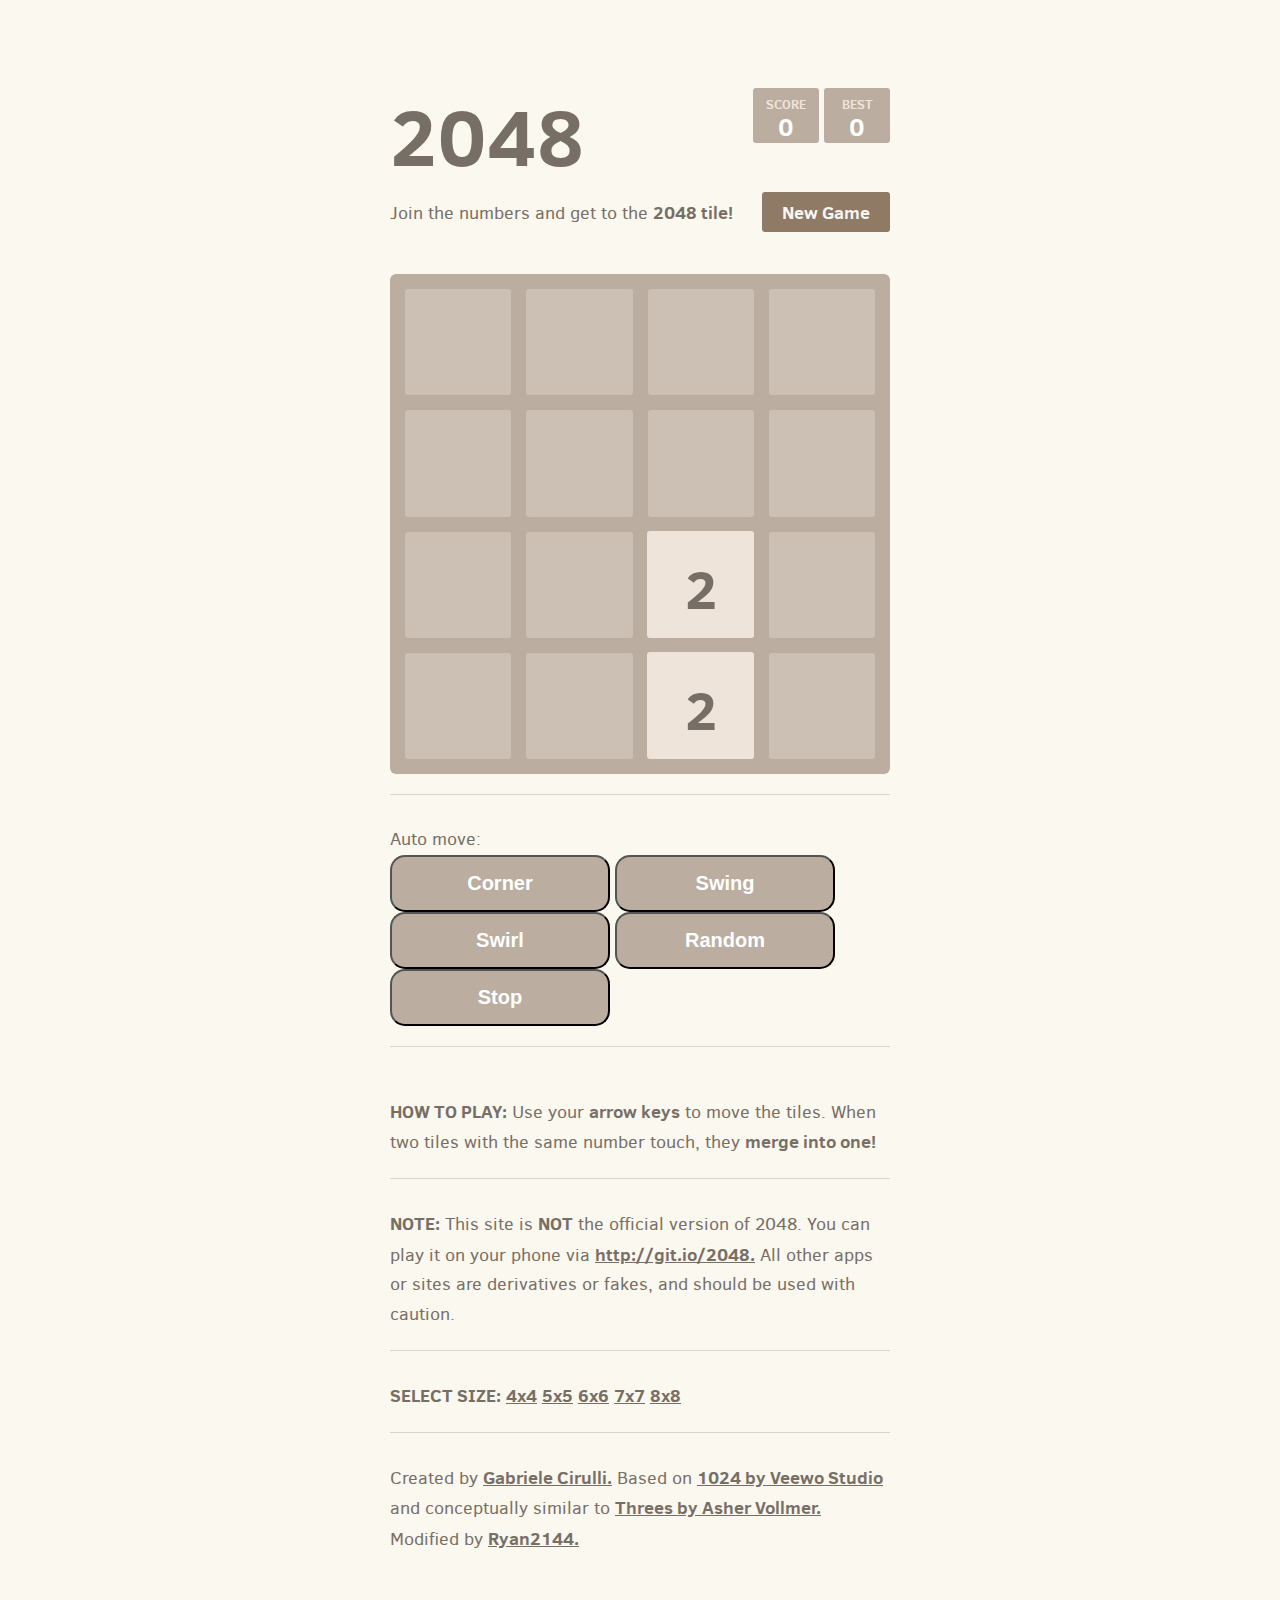
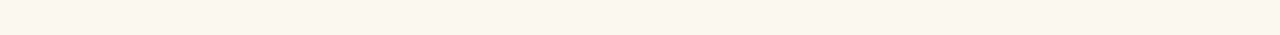
==== commit c62c2068: "Minor update" ====
--- a/index.html
+++ b/index.html
@@ -73,7 +73,7 @@
     <hr>
     <p>
       Auto move: <br>
-      <button name="automove" type="button" onclick="doMovementPattern(auto);">Corner</button>
+      <button name="automove" type="button" onclick="doMovementPattern(corner);">Corner</button>
       <button name="automove" type="button" onclick="doMovementPattern(swing);">Swing</button>
       <button name="automove" type="button" onclick="doMovementPattern(swirl);">Swirl</button>
       <button name="automove" type="button" onclick="doMovementPattern(random);">Random</button>
